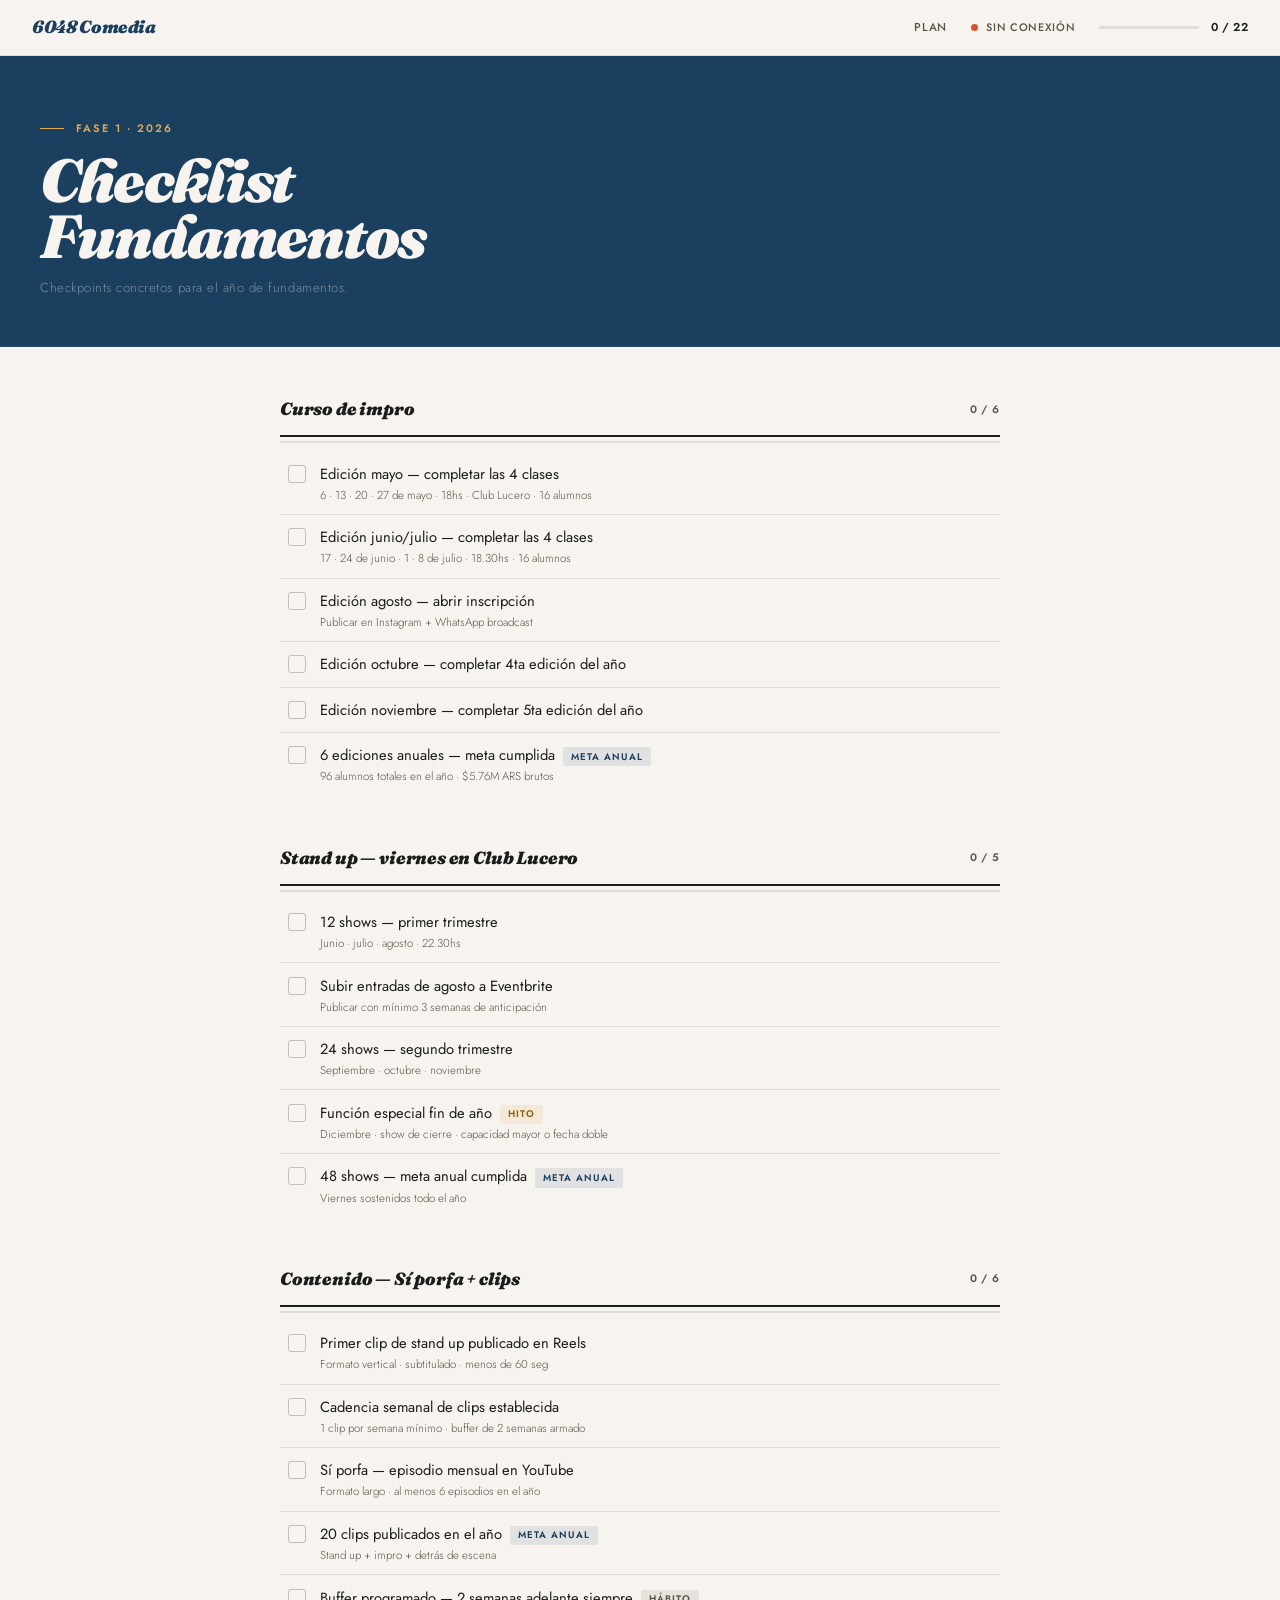
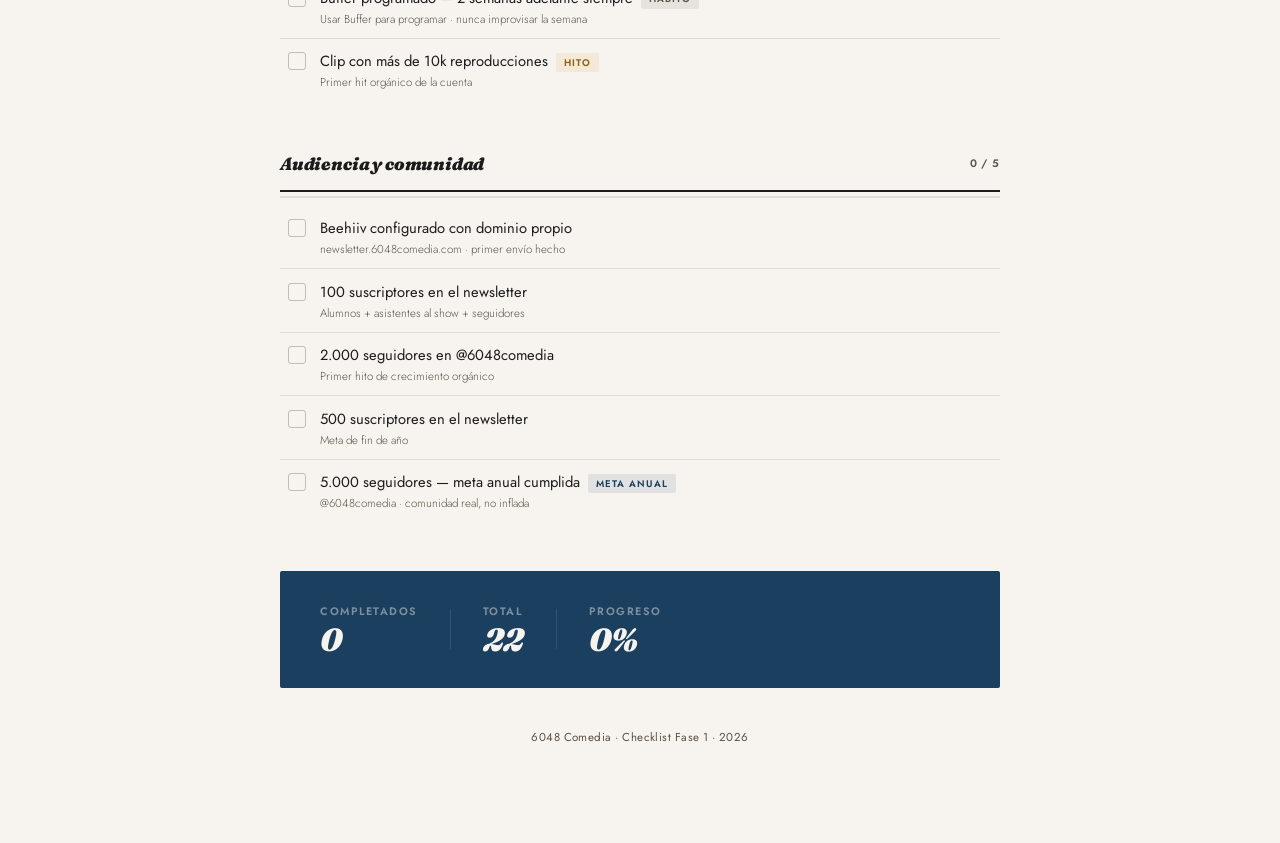
==== checklist.html @ 0ea78e4e "Add testimonials section, business plan page, and internal checklist - Testimonials from Agustín and" ====
<!DOCTYPE html>
<html lang="es">
<head>
<meta charset="UTF-8">
<meta name="viewport" content="width=device-width, initial-scale=1.0">
<title>Checklist Fase 1 · 6048 Comedia</title>
<meta name="robots" content="noindex, nofollow">
<link href="https://fonts.googleapis.com/css2?family=Fraunces:ital,opsz,wght@0,9..144,300;0,9..144,900;1,9..144,900&family=Jost:wght@300;400;500;600&display=swap" rel="stylesheet">
<style>
  :root {
    --tinta: #1C1C1C;
    --papel: #F7F4EF;
    --medianoche: #1B3F5E;
    --madera: #E0A855;
    --ceniza: #5C5248;
    --acento: #D94F2B;
    --verde: #1a8a52;
    --border: rgba(28,28,28,.1);
  }
  *, *::before, *::after { box-sizing: border-box; margin: 0; padding: 0; }
  html { scroll-behavior: smooth; }
  body {
    background: var(--papel);
    color: var(--tinta);
    font-family: 'Jost', sans-serif;
    font-weight: 400;
    line-height: 1.6;
    min-height: 100vh;
    padding-bottom: 6rem;
  }

  /* NAV */
  nav {
    position: sticky; top: 0; z-index: 100;
    background: var(--papel);
    border-bottom: 1px solid var(--border);
    padding: 0 2rem;
    display: flex; align-items: center; justify-content: space-between;
    height: 56px;
    backdrop-filter: blur(8px);
  }
  .nav-brand {
    font-family: 'Fraunces', serif;
    font-style: italic; font-weight: 900;
    font-size: 1.1rem; color: var(--medianoche);
    letter-spacing: -.02em;
    text-decoration: none;
  }
  .nav-right { display: flex; align-items: center; gap: 1.5rem; }
  .sync-status {
    font-size: .68rem; font-weight: 500; letter-spacing: .06em;
    text-transform: uppercase; color: var(--ceniza);
    display: flex; align-items: center; gap: .5rem;
  }
  .sync-dot {
    width: 7px; height: 7px; border-radius: 50%;
    background: var(--ceniza); flex-shrink: 0; transition: background .3s;
  }
  .sync-dot.syncing { background: var(--madera); animation: pulse 1s infinite; }
  .sync-dot.synced  { background: var(--verde); }
  .sync-dot.error   { background: var(--acento); }
  @keyframes pulse { 0%,100%{opacity:1} 50%{opacity:.35} }

  .progress-pill {
    font-size: .72rem; font-weight: 500; letter-spacing: .04em;
    color: var(--ceniza); display: flex; align-items: center; gap: .75rem;
  }
  .progress-bar-outer {
    width: 100px; height: 3px;
    background: var(--border); border-radius: 2px; overflow: hidden;
  }
  .progress-bar-inner {
    height: 100%; background: var(--verde);
    border-radius: 2px; transition: width .4s ease; width: 0%;
  }
  .progress-count { color: var(--tinta); font-weight: 600; }

  /* HERO */
  .hero {
    background: var(--medianoche);
    padding: 4rem 2.5rem 3rem;
    border-bottom: 1px solid rgba(255,255,255,.06);
  }
  .hero-eyebrow {
    font-size: .68rem; font-weight: 600; letter-spacing: .18em;
    text-transform: uppercase; color: var(--madera); margin-bottom: 1rem;
    display: flex; align-items: center; gap: .75rem;
  }
  .hero-eyebrow::before { content: ''; display: block; width: 24px; height: 1px; background: var(--madera); }
  .hero-headline {
    font-family: 'Fraunces', serif; font-style: italic; font-weight: 900;
    font-size: clamp(2.4rem, 5vw, 3.8rem);
    line-height: .92; letter-spacing: -.03em;
    color: var(--papel); margin-bottom: .75rem;
  }
  .hero-sub {
    font-size: .82rem; font-weight: 300;
    color: rgba(247,244,239,.45); letter-spacing: .04em;
  }

  /* CONTENT */
  .content { max-width: 800px; margin: 0 auto; padding: 3rem 2.5rem 0; }

  /* GROUP */
  .group { margin-bottom: 3rem; }
  .group-header {
    display: flex; align-items: center; justify-content: space-between;
    padding-bottom: .75rem;
    border-bottom: 2px solid var(--tinta);
    margin-bottom: .25rem;
  }
  .group-title {
    font-family: 'Fraunces', serif; font-style: italic; font-weight: 900;
    font-size: 1.1rem; color: var(--tinta); letter-spacing: -.01em;
  }
  .group-count {
    font-size: .68rem; font-weight: 600; letter-spacing: .08em;
    text-transform: uppercase; color: var(--ceniza);
  }
  .group-bar { height: 2px; background: var(--border); margin-bottom: .5rem; overflow: hidden; }
  .group-bar-fill { height: 100%; background: var(--acento); transition: width .4s ease; }

  /* ITEMS */
  .items { display: flex; flex-direction: column; gap: 0; }
  .item {
    display: flex; align-items: flex-start; gap: .875rem;
    padding: .7rem .5rem;
    border-bottom: 1px solid var(--border);
    cursor: pointer; user-select: none;
    transition: background .12s;
  }
  .item:hover { background: rgba(28,28,28,.03); border-radius: 2px; }
  .item:last-child { border-bottom: none; }
  .item.done { opacity: .55; }

  .checkbox {
    width: 18px; height: 18px; border-radius: 3px;
    border: 1.5px solid rgba(28,28,28,.25);
    flex-shrink: 0; margin-top: 2px;
    display: flex; align-items: center; justify-content: center;
    transition: all .15s; background: transparent;
  }
  .item.done .checkbox {
    background: var(--verde); border-color: var(--verde);
  }
  .item.done .checkbox::after {
    content: '';
    display: block; width: 9px; height: 5px;
    border-left: 1.5px solid var(--papel);
    border-bottom: 1.5px solid var(--papel);
    transform: rotate(-45deg) translate(1px, -1px);
  }

  .item-body { flex: 1; }
  .item-label {
    font-size: .92rem; color: var(--tinta); line-height: 1.5;
    transition: color .15s;
  }
  .item.done .item-label { text-decoration: line-through; color: var(--ceniza); }
  .item-note {
    font-size: .72rem; font-weight: 300; color: var(--ceniza);
    margin-top: 2px; line-height: 1.4;
  }
  .item-tag {
    display: inline-block; font-size: .6rem; font-weight: 600;
    letter-spacing: .1em; text-transform: uppercase;
    padding: .15rem .5rem; border-radius: 2px; margin-left: 8px;
    vertical-align: middle;
  }
  .tag-meta     { background: rgba(27,63,94,.1); color: var(--medianoche); }
  .tag-hito     { background: rgba(224,168,85,.15); color: #8a6010; }
  .tag-habito   { background: rgba(28,28,28,.08); color: var(--ceniza); }

  /* TOTALS */
  .totals {
    margin-top: 3rem; padding: 2rem 2.5rem;
    background: var(--medianoche); border-radius: 2px;
    display: flex; align-items: center; gap: 2rem; flex-wrap: wrap;
  }
  .totals-label {
    font-size: .68rem; font-weight: 600; letter-spacing: .14em;
    text-transform: uppercase; color: rgba(247,244,239,.45);
    margin-bottom: .25rem;
  }
  .totals-value {
    font-family: 'Fraunces', serif; font-style: italic; font-weight: 900;
    font-size: 2rem; color: var(--papel); letter-spacing: -.02em; line-height: 1;
  }
  .totals-sep { width: 1px; height: 40px; background: rgba(255,255,255,.1); }

  /* FOOTER */
  .footer-note {
    text-align: center; margin-top: 2.5rem;
    font-size: .72rem; color: var(--ceniza); letter-spacing: .04em;
  }

  @media (max-width: 640px) {
    nav { padding: 0 1.25rem; }
    .progress-bar-outer { width: 60px; }
    .hero { padding: 3rem 1.5rem 2.5rem; }
    .content { padding: 2rem 1.5rem 0; }
    .totals { padding: 1.5rem; gap: 1.25rem; }
  }
</style>
</head>
<body>

<nav>
  <a href="index.html" class="nav-brand">6048 Comedia</a>
  <div class="nav-right">
    <a href="plan.html" style="font-size:.72rem;font-weight:500;letter-spacing:.08em;text-transform:uppercase;color:var(--ceniza);text-decoration:none;">Plan</a>
    <div class="sync-status">
      <div class="sync-dot" id="syncDot"></div>
      <span id="syncLabel">—</span>
    </div>
    <div class="progress-pill">
      <div class="progress-bar-outer">
        <div class="progress-bar-inner" id="globalBar"></div>
      </div>
      <span class="progress-count" id="globalCount">0 / 0</span>
    </div>
  </div>
</nav>

<div class="hero">
  <p class="hero-eyebrow">Fase 1 · 2026</p>
  <h1 class="hero-headline">Checklist<br>Fundamentos</h1>
  <p class="hero-sub">Checkpoints concretos para el año de fundamentos.</p>
</div>

<div class="content" id="content"></div>

<script>
const SCRIPT_URL = 'https://script.google.com/macros/s/AKfycbwTzJCyA80IYGlYaevhCFnrqMs4CRhagL2pbqRqIBkhl-B_u7IlR5HsCgMdr4mU2PE4/exec';
const STORAGE_KEY = '6048_checklist_v1';

const groups = [
  {
    id: 'curso',
    title: 'Curso de impro',
    items: [
      { label: 'Edición mayo — completar las 4 clases', note: '6 · 13 · 20 · 27 de mayo · 18hs · Club Lucero · 16 alumnos', tag: null },
      { label: 'Edición junio/julio — completar las 4 clases', note: '17 · 24 de junio · 1 · 8 de julio · 18.30hs · 16 alumnos', tag: null },
      { label: 'Edición agosto — abrir inscripción', note: 'Publicar en Instagram + WhatsApp broadcast', tag: null },
      { label: 'Edición octubre — completar 4ta edición del año', note: null, tag: null },
      { label: 'Edición noviembre — completar 5ta edición del año', note: null, tag: null },
      { label: '6 ediciones anuales — meta cumplida', note: '96 alumnos totales en el año · $5.76M ARS brutos', tag: 'meta' },
    ]
  },
  {
    id: 'standup',
    title: 'Stand up — viernes en Club Lucero',
    items: [
      { label: '12 shows — primer trimestre', note: 'Junio · julio · agosto · 22.30hs', tag: null },
      { label: 'Subir entradas de agosto a Eventbrite', note: 'Publicar con mínimo 3 semanas de anticipación', tag: null },
      { label: '24 shows — segundo trimestre', note: 'Septiembre · octubre · noviembre', tag: null },
      { label: 'Función especial fin de año', note: 'Diciembre · show de cierre · capacidad mayor o fecha doble', tag: 'hito' },
      { label: '48 shows — meta anual cumplida', note: 'Viernes sostenidos todo el año', tag: 'meta' },
    ]
  },
  {
    id: 'contenido',
    title: 'Contenido — Sí porfa + clips',
    items: [
      { label: 'Primer clip de stand up publicado en Reels', note: 'Formato vertical · subtitulado · menos de 60 seg', tag: null },
      { label: 'Cadencia semanal de clips establecida', note: '1 clip por semana mínimo · buffer de 2 semanas armado', tag: null },
      { label: 'Sí porfa — episodio mensual en YouTube', note: 'Formato largo · al menos 6 episodios en el año', tag: null },
      { label: '20 clips publicados en el año', note: 'Stand up + impro + detrás de escena', tag: 'meta' },
      { label: 'Buffer programado — 2 semanas adelante siempre', note: 'Usar Buffer para programar · nunca improvisar la semana', tag: 'habito' },
      { label: 'Clip con más de 10k reproducciones', note: 'Primer hit orgánico de la cuenta', tag: 'hito' },
    ]
  },
  {
    id: 'audiencia',
    title: 'Audiencia y comunidad',
    items: [
      { label: 'Beehiiv configurado con dominio propio', note: 'newsletter.6048comedia.com · primer envío hecho', tag: null },
      { label: '100 suscriptores en el newsletter', note: 'Alumnos + asistentes al show + seguidores', tag: null },
      { label: '2.000 seguidores en @6048comedia', note: 'Primer hito de crecimiento orgánico', tag: null },
      { label: '500 suscriptores en el newsletter', note: 'Meta de fin de año', tag: null },
      { label: '5.000 seguidores — meta anual cumplida', note: '@6048comedia · comunidad real, no inflada', tag: 'meta' },
    ]
  }
];

let state = {};
let saveTimer = null;

function setSyncStatus(status, label) {
  document.getElementById('syncDot').className = 'sync-dot ' + status;
  document.getElementById('syncLabel').textContent = label;
}

async function loadFromSheet() {
  setSyncStatus('syncing', 'cargando');
  try {
    const res = await fetch(SCRIPT_URL);
    const data = JSON.parse(await res.text());
    if (data && typeof data === 'object') state = data;
    setSyncStatus('synced', 'sincronizado');
  } catch(e) {
    try { Object.assign(state, JSON.parse(localStorage.getItem(STORAGE_KEY) || '{}')); } catch(e2) {}
    setSyncStatus('error', 'sin conexión');
  }
}

async function saveToSheet() {
  setSyncStatus('syncing', 'guardando');
  try {
    localStorage.setItem(STORAGE_KEY, JSON.stringify(state));
    await fetch(SCRIPT_URL, {
      method: 'POST',
      body: JSON.stringify(state),
      headers: { 'Content-Type': 'text/plain' }
    });
    setSyncStatus('synced', 'guardado');
  } catch(e) {
    setSyncStatus('error', 'error al guardar');
  }
}

function scheduleSave() {
  if (saveTimer) clearTimeout(saveTimer);
  saveTimer = setTimeout(saveToSheet, 800);
}

function getKey(gi, ii) { return groups[gi].id + '-' + ii; }

function toggle(gi, ii) {
  const key = getKey(gi, ii);
  state[key] = !state[key];
  renderItem(gi, ii);
  updateGroupCount(gi);
  updateGlobal();
  scheduleSave();
}

function renderItem(gi, ii) {
  const el = document.getElementById('item-' + gi + '-' + ii);
  if (!el) return;
  const done = !!state[getKey(gi, ii)];
  el.classList.toggle('done', done);
}

function updateGroupCount(gi) {
  const group = groups[gi];
  const total = group.items.length;
  const done = group.items.filter((_, ii) => !!state[getKey(gi, ii)]).length;
  const el = document.getElementById('gcount-' + gi);
  const bar = document.getElementById('gbar-' + gi);
  if (el) el.textContent = done + ' / ' + total;
  if (bar) bar.style.width = (total ? (done/total*100) : 0) + '%';
}

function updateGlobal() {
  let total = 0, done = 0;
  groups.forEach((g, gi) => {
    g.items.forEach((_, ii) => {
      total++;
      if (state[getKey(gi, ii)]) done++;
    });
  });
  document.getElementById('globalCount').textContent = done + ' / ' + total;
  document.getElementById('globalBar').style.width = (total ? (done/total*100) : 0) + '%';
  document.getElementById('totalDone').textContent = done;
  document.getElementById('totalItems').textContent = total;
  const pct = total ? Math.round(done/total*100) : 0;
  document.getElementById('totalPct').textContent = pct + '%';
}

function render() {
  const container = document.getElementById('content');
  container.innerHTML = '';

  groups.forEach((group, gi) => {
    const div = document.createElement('div');
    div.className = 'group';
    div.innerHTML = `
      <div class="group-header">
        <h2 class="group-title">${group.title}</h2>
        <span class="group-count" id="gcount-${gi}">0 / ${group.items.length}</span>
      </div>
      <div class="group-bar"><div class="group-bar-fill" id="gbar-${gi}" style="width:0%"></div></div>
      <div class="items" id="items-${gi}"></div>
    `;
    container.appendChild(div);

    const itemsEl = div.querySelector('#items-' + gi);
    group.items.forEach((item, ii) => {
      const el = document.createElement('div');
      el.className = 'item' + (state[getKey(gi, ii)] ? ' done' : '');
      el.id = 'item-' + gi + '-' + ii;
      el.onclick = () => toggle(gi, ii);

      let tagHTML = '';
      if (item.tag === 'meta')   tagHTML = '<span class="item-tag tag-meta">Meta anual</span>';
      if (item.tag === 'hito')   tagHTML = '<span class="item-tag tag-hito">Hito</span>';
      if (item.tag === 'habito') tagHTML = '<span class="item-tag tag-habito">Hábito</span>';

      el.innerHTML = `
        <div class="checkbox"></div>
        <div class="item-body">
          <div class="item-label">${item.label}${tagHTML}</div>
          ${item.note ? `<div class="item-note">${item.note}</div>` : ''}
        </div>
      `;
      itemsEl.appendChild(el);
    });
  });

  // Totals block
  container.insertAdjacentHTML('beforeend', `
    <div class="totals">
      <div>
        <div class="totals-label">Completados</div>
        <div class="totals-value" id="totalDone">0</div>
      </div>
      <div class="totals-sep"></div>
      <div>
        <div class="totals-label">Total</div>
        <div class="totals-value" id="totalItems">0</div>
      </div>
      <div class="totals-sep"></div>
      <div>
        <div class="totals-label">Progreso</div>
        <div class="totals-value" id="totalPct">0%</div>
      </div>
    </div>
    <p class="footer-note">6048 Comedia · Checklist Fase 1 · 2026</p>
  `);
}

async function init() {
  render();
  await loadFromSheet();
  groups.forEach((_, gi) => {
    groups[gi].items.forEach((_, ii) => renderItem(gi, ii));
    updateGroupCount(gi);
  });
  updateGlobal();
}

init();
</script>
</body>
</html>
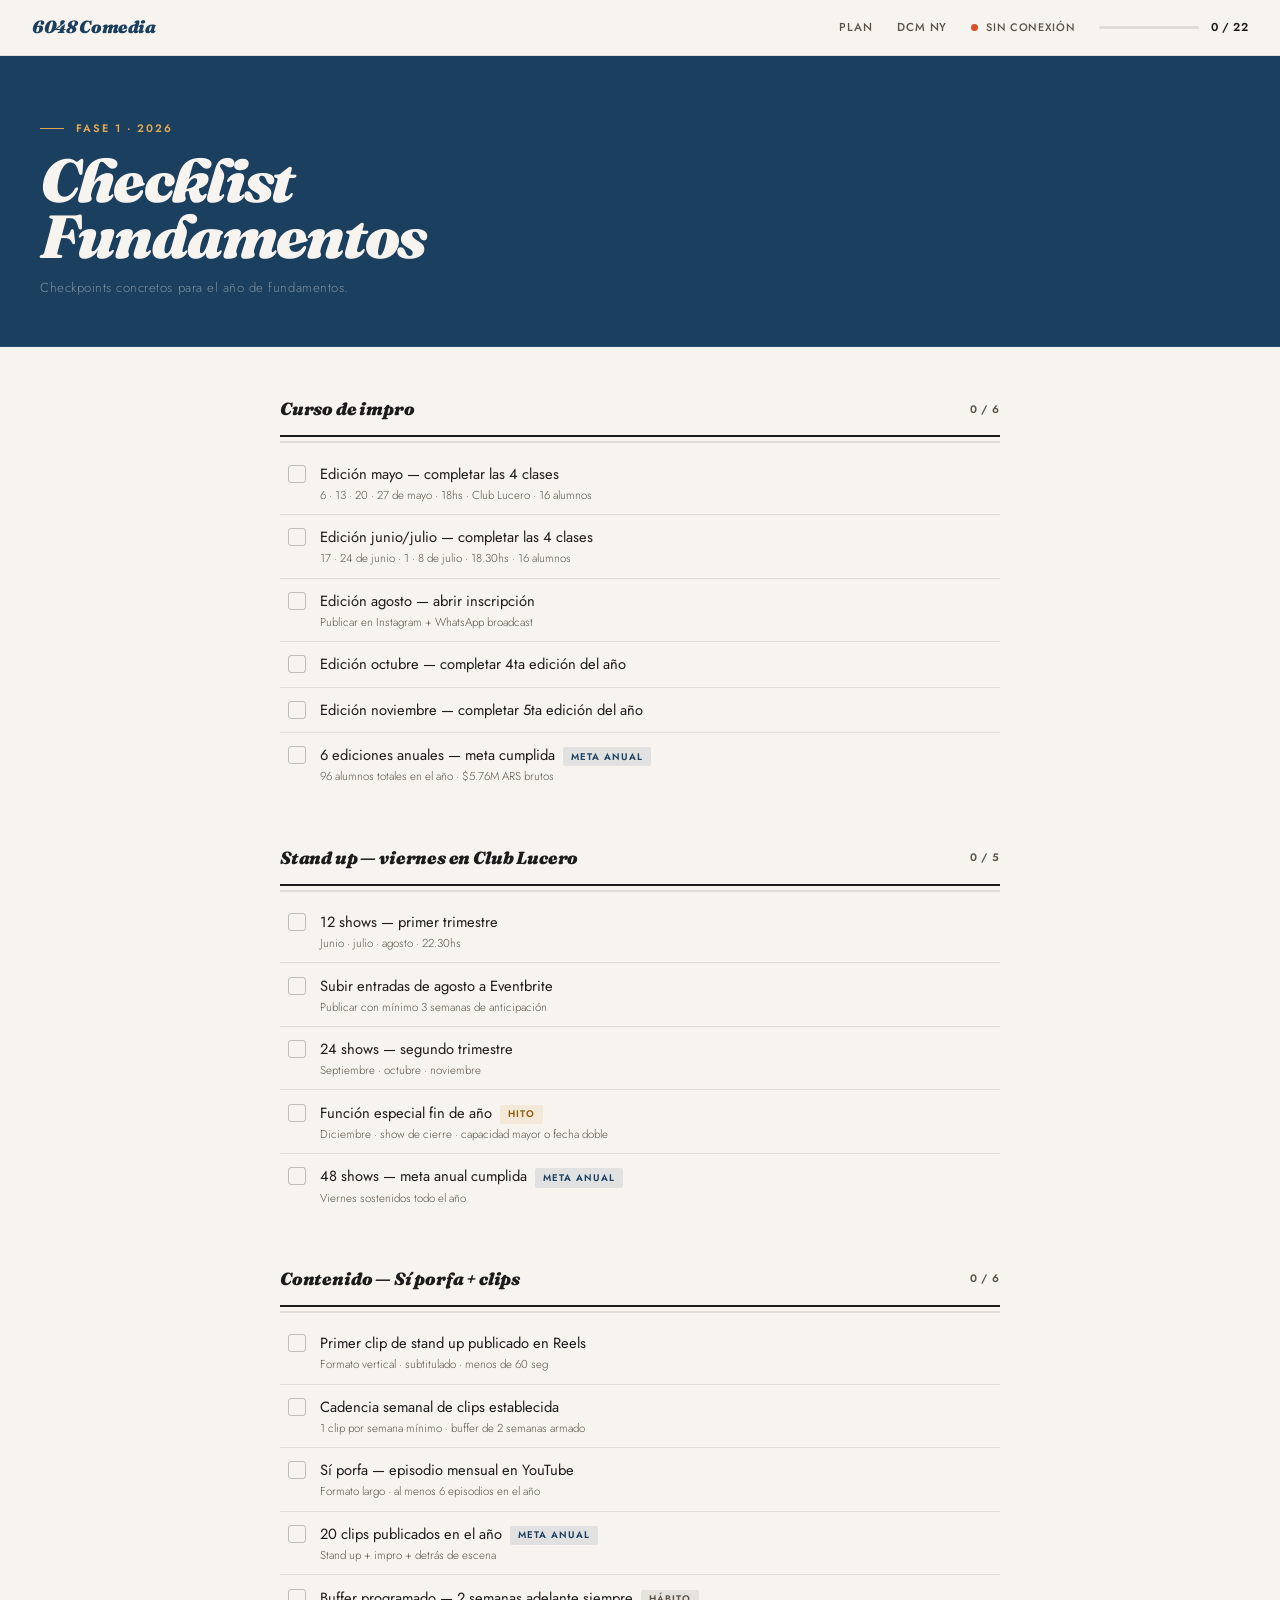
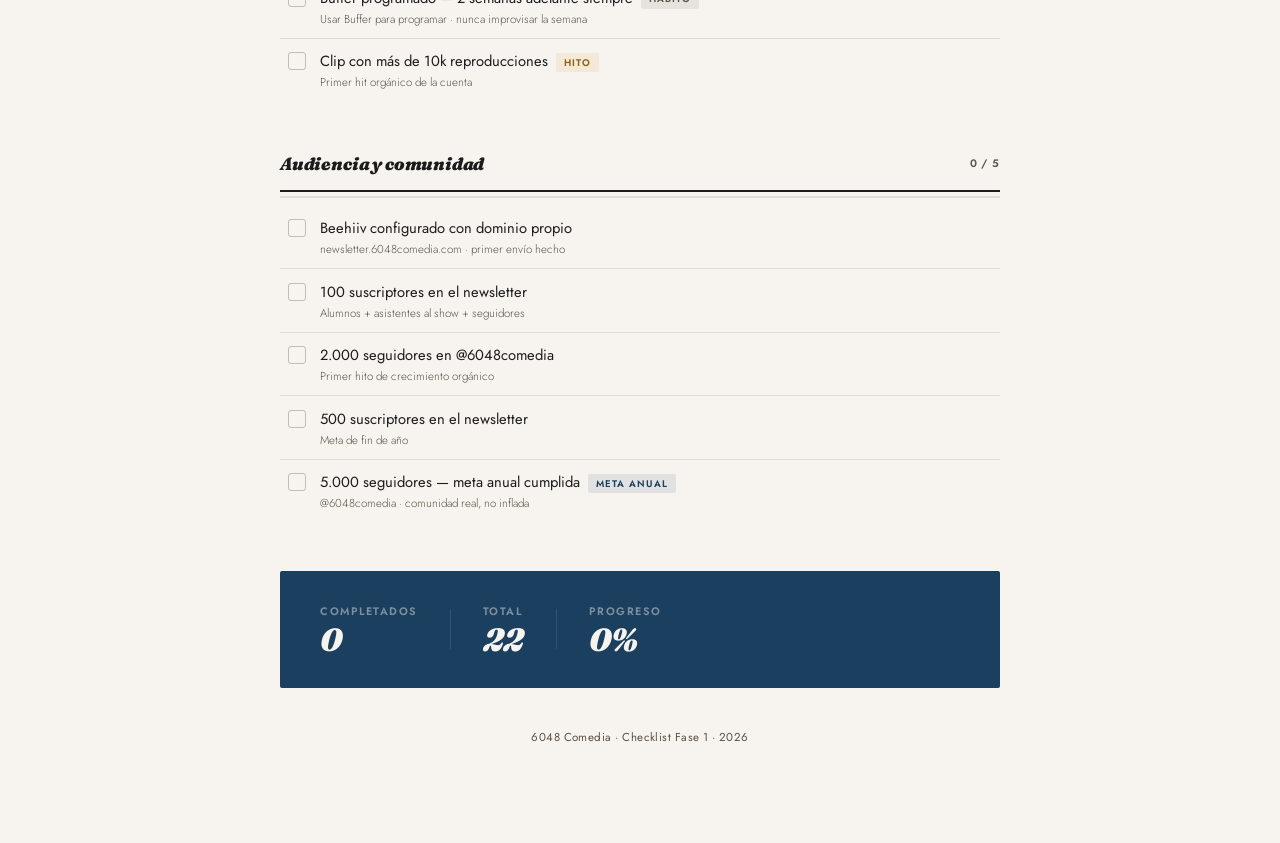
==== commit 88fbeb98: "Add DCM NY content plan and connect internal nav - dcm-ny.html: content plan for Del Close Marathon " ====
--- a/checklist.html
+++ b/checklist.html
@@ -209,6 +209,7 @@
   <a href="index.html" class="nav-brand">6048 Comedia</a>
   <div class="nav-right">
     <a href="plan.html" style="font-size:.72rem;font-weight:500;letter-spacing:.08em;text-transform:uppercase;color:var(--ceniza);text-decoration:none;">Plan</a>
+    <a href="dcm-ny.html" style="font-size:.72rem;font-weight:500;letter-spacing:.08em;text-transform:uppercase;color:var(--ceniza);text-decoration:none;">DCM NY</a>
     <div class="sync-status">
       <div class="sync-dot" id="syncDot"></div>
       <span id="syncLabel">—</span>
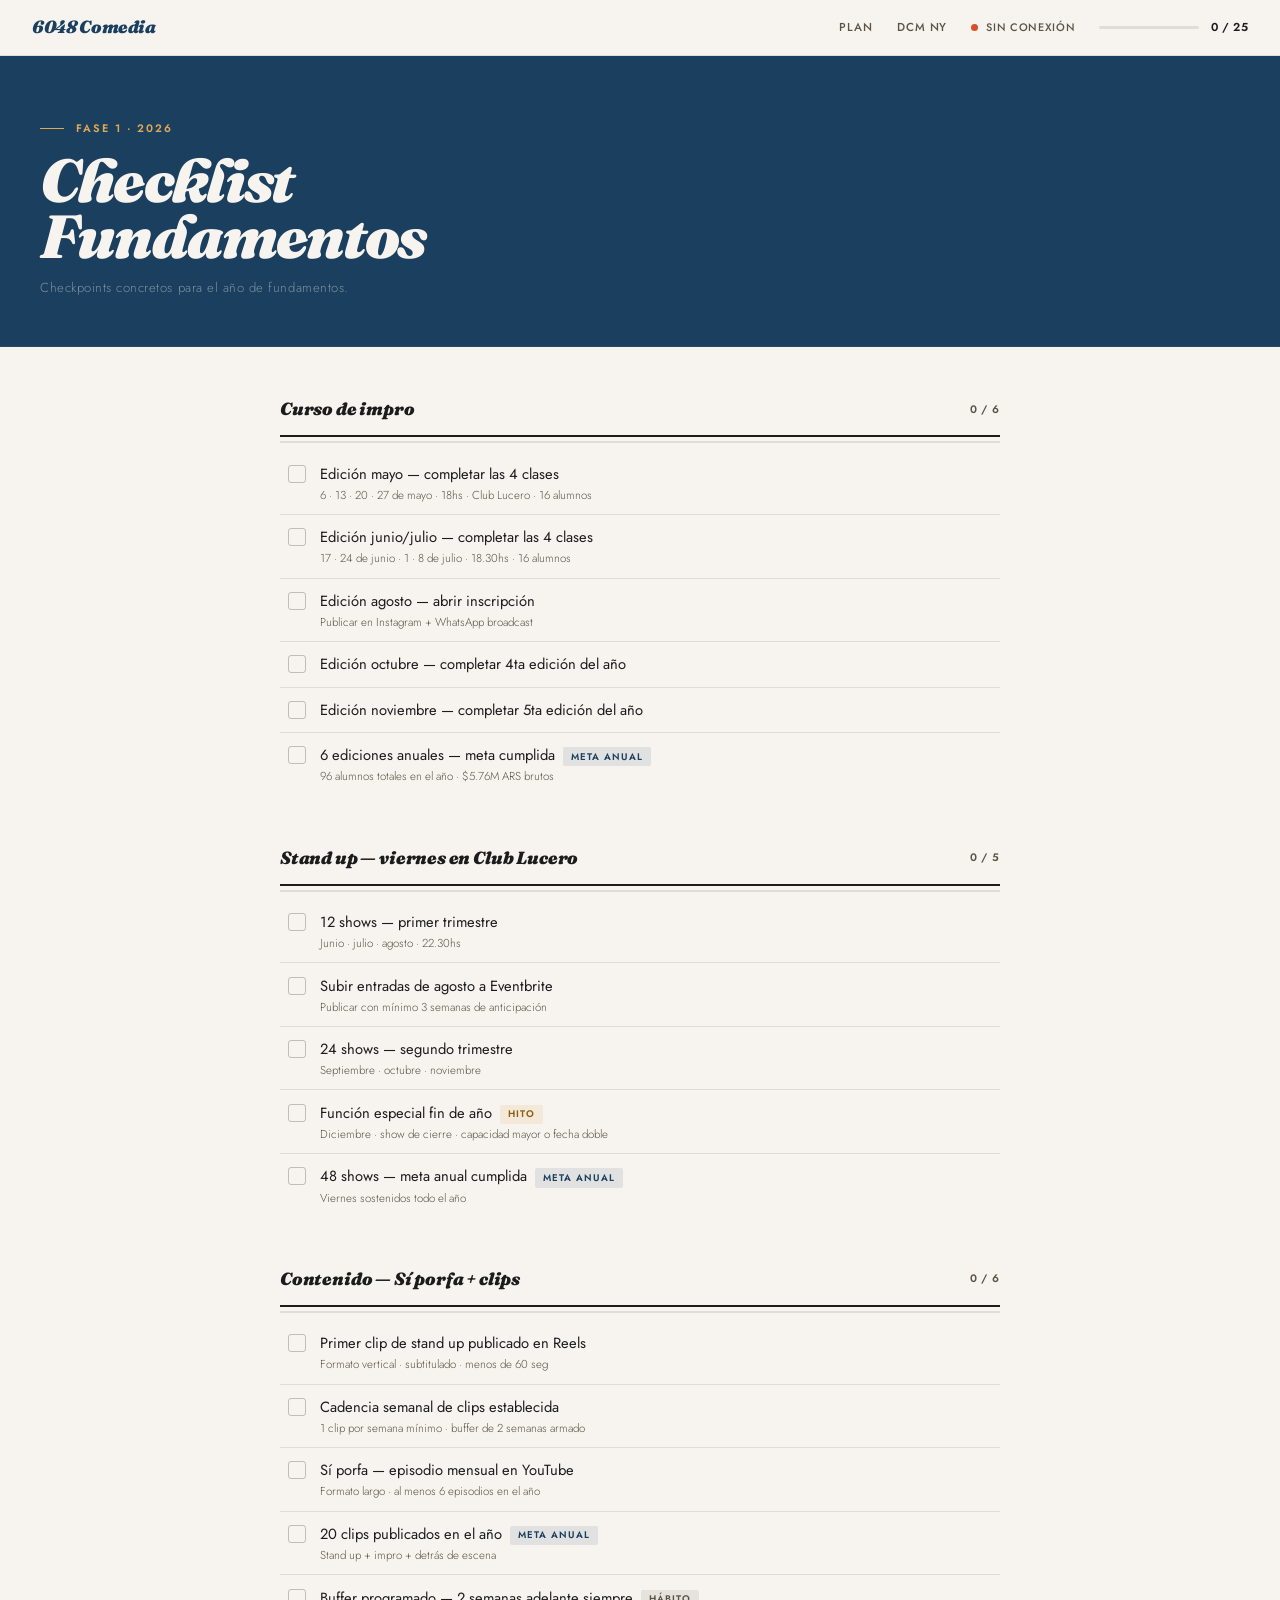
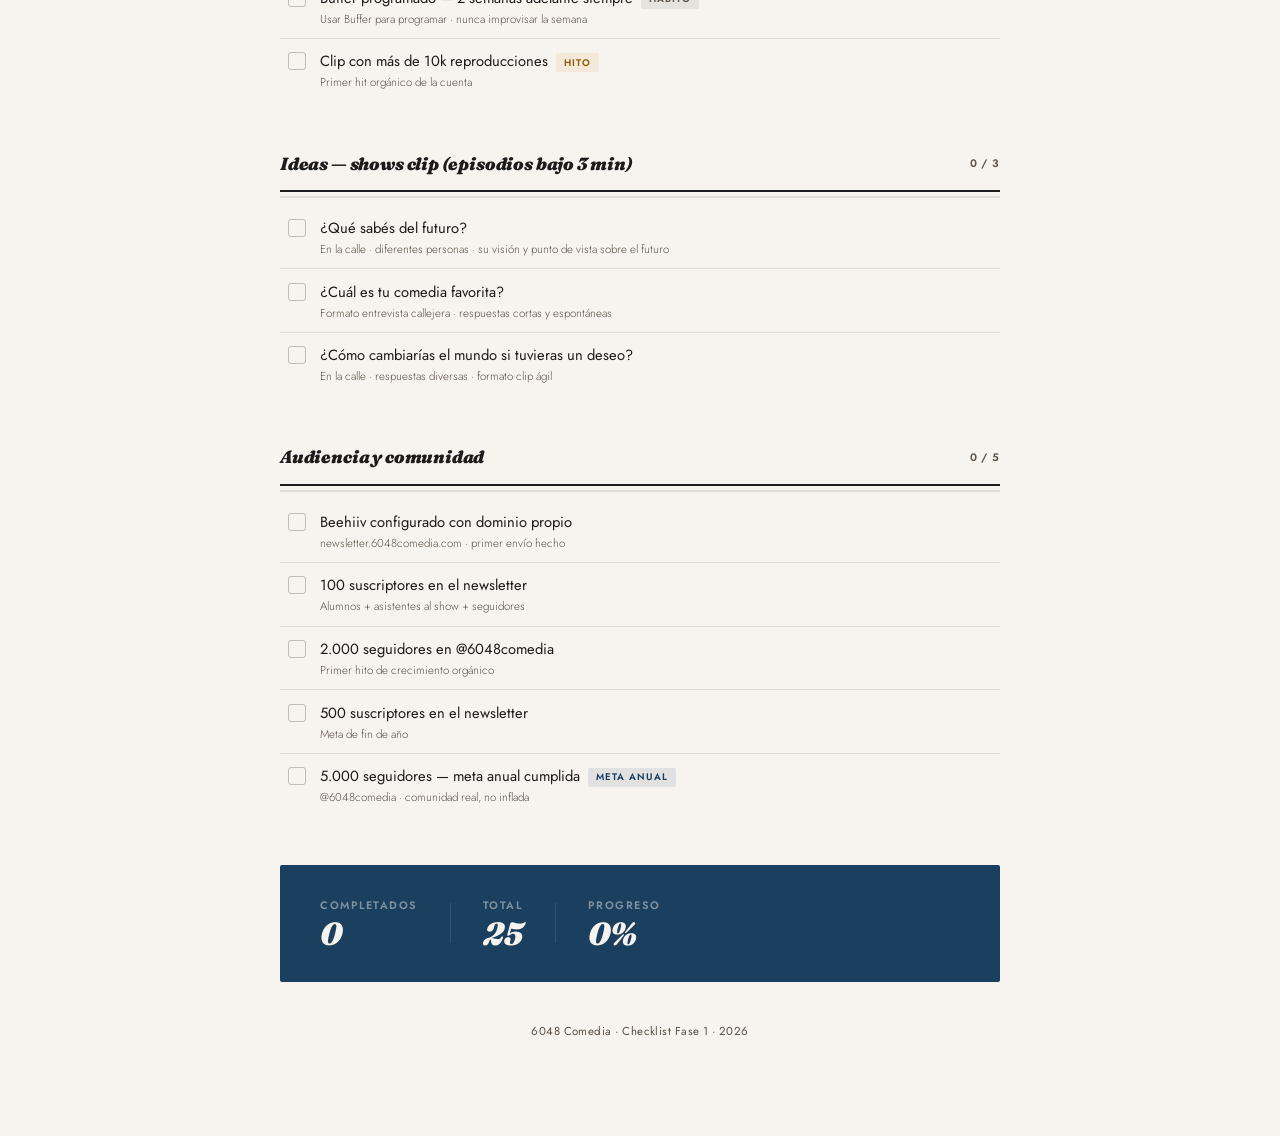
==== commit 3ffd1497: "Add show ideas section for short-form clips (under 3 min) Co-Authored-By: Claude Sonnet 4.6 <noreply" ====
--- a/checklist.html
+++ b/checklist.html
@@ -272,6 +272,15 @@
     ]
   },
   {
+    id: 'shows-clip',
+    title: 'Ideas — shows clip (episodios bajo 3 min)',
+    items: [
+      { label: '¿Qué sabés del futuro?', note: 'En la calle · diferentes personas · su visión y punto de vista sobre el futuro', tag: null },
+      { label: '¿Cuál es tu comedia favorita?', note: 'Formato entrevista callejera · respuestas cortas y espontáneas', tag: null },
+      { label: '¿Cómo cambiarías el mundo si tuvieras un deseo?', note: 'En la calle · respuestas diversas · formato clip ágil', tag: null },
+    ]
+  },
+  {
     id: 'audiencia',
     title: 'Audiencia y comunidad',
     items: [
